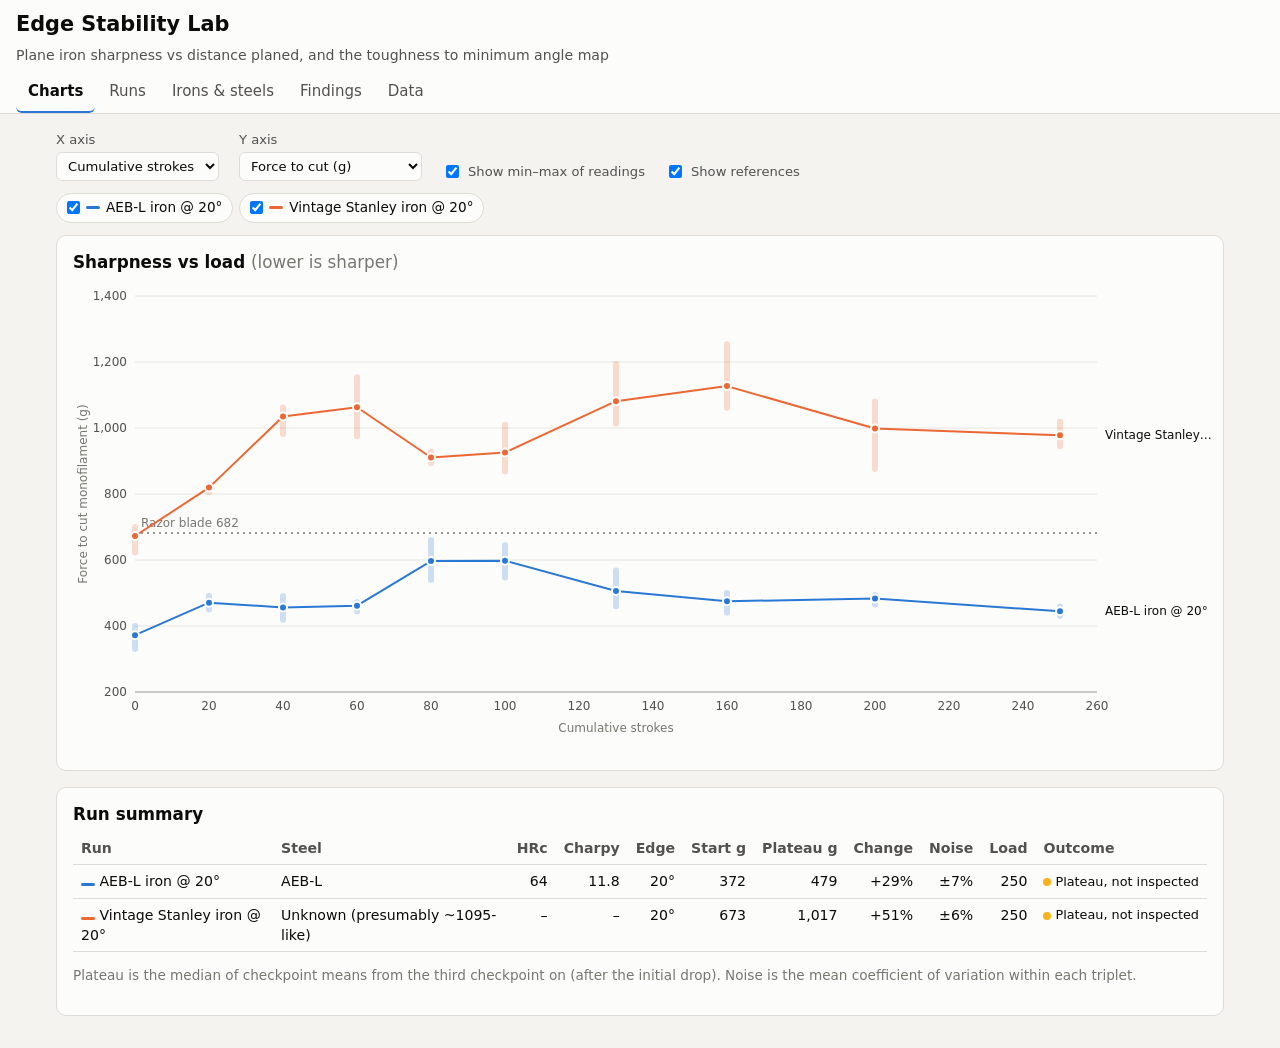
==== index.html @ c9efe158 "Add Edge Stability Lab: plane iron test logging and charting app Static app (no build step) for logg" ====
<!doctype html>
<html lang="en">
<head>
  <meta charset="utf-8">
  <meta name="viewport" content="width=device-width, initial-scale=1">
  <title>Edge Stability Lab</title>
  <meta name="description" content="Log plane iron edge-stability test runs, chart sharpness vs distance planed, and map toughness to minimum safe edge angle.">
  <link rel="stylesheet" href="css/styles.css">
</head>
<body>
  <header class="topbar">
    <div class="brand">
      <h1>Edge Stability Lab</h1>
      <p class="sub">Plane iron sharpness vs distance planed, and the toughness to minimum angle map</p>
    </div>
    <nav class="tabs" role="tablist">
      <button role="tab" data-tab="charts" aria-selected="true">Charts</button>
      <button role="tab" data-tab="runs">Runs</button>
      <button role="tab" data-tab="irons">Irons &amp; steels</button>
      <button role="tab" data-tab="findings">Findings</button>
      <button role="tab" data-tab="data">Data</button>
    </nav>
  </header>

  <main>
    <!-- CHARTS -->
    <section id="tab-charts" class="tab-panel" role="tabpanel">
      <div class="controls">
        <label>X axis
          <select id="ctl-x">
            <option value="strokes">Cumulative strokes</option>
            <option value="feet">Linear feet planed</option>
          </select>
        </label>
        <label>Y axis
          <select id="ctl-y">
            <option value="grams">Force to cut (g)</option>
            <option value="pct">Change from start (%)</option>
          </select>
        </label>
        <label class="check"><input type="checkbox" id="ctl-range" checked> Show min–max of readings</label>
        <label class="check"><input type="checkbox" id="ctl-ref" checked> Show references</label>
      </div>
      <div id="run-picker" class="chips" aria-label="Runs to chart"></div>
      <div class="card">
        <h2 class="chart-title">Sharpness vs load <span class="muted">(lower is sharper)</span></h2>
        <div id="chart-sharpness" class="chart"></div>
        <p id="chart-note" class="muted small"></p>
      </div>
      <div class="card">
        <h2>Run summary</h2>
        <div class="table-wrap"><table id="summary-table" class="data"></table></div>
        <p class="muted small">Plateau is the median of checkpoint means from the third checkpoint on (after the initial drop). Noise is the mean coefficient of variation within each triplet.</p>
      </div>
    </section>

    <!-- RUNS -->
    <section id="tab-runs" class="tab-panel" role="tabpanel" hidden>
      <div class="split">
        <aside class="card run-list">
          <div class="row-between">
            <h2>Runs</h2>
            <button id="btn-new-run" class="primary">New run</button>
          </div>
          <ul id="run-list"></ul>
        </aside>
        <div class="card" id="run-editor"></div>
      </div>
    </section>

    <!-- IRONS -->
    <section id="tab-irons" class="tab-panel" role="tabpanel" hidden>
      <div class="card">
        <div class="row-between"><h2>Irons</h2><button id="btn-new-iron" class="primary">Add iron</button></div>
        <p class="muted small">An iron is one physical blade. Runs point at an iron; the iron carries steel, hardness and Charpy estimate.</p>
        <div class="table-wrap"><table id="iron-table" class="data editable"></table></div>
      </div>
      <div class="card">
        <div class="row-between"><h2>Reference steels (Pareto chart)</h2><button id="btn-new-steel" class="primary">Add steel</button></div>
        <p class="muted small">Hardness and Charpy toughness pairs for the hardness–toughness frontier. Record where each value came from.</p>
        <div class="table-wrap"><table id="steel-table" class="data editable"></table></div>
      </div>
      <div class="card">
        <div class="row-between"><h2>Sharpness references</h2><button id="btn-new-ref" class="primary">Add reference</button></div>
        <div class="table-wrap"><table id="ref-table" class="data editable"></table></div>
      </div>
    </section>

    <!-- FINDINGS -->
    <section id="tab-findings" class="tab-panel" role="tabpanel" hidden>
      <div class="card">
        <h2>Toughness threshold map</h2>
        <p class="muted small">Each row is a steel at a hardness; each column is an edge angle (microbevel if set, else bevel). A cell takes the outcome of the runs at that angle. The minimum safe angle is the lowest angle with a stable result.</p>
        <label>Use case
          <select id="ctl-usecase"></select>
        </label>
        <div class="table-wrap"><table id="matrix" class="matrix"></table></div>
        <div class="legend" id="matrix-legend"></div>
      </div>
      <div class="card">
        <h2>Charpy toughness vs minimum safe angle</h2>
        <p class="muted small">The relationship nobody has published. Filled points are the lowest stable angle found; hollow points are angles that failed. Needs a Charpy estimate on the iron.</p>
        <div id="chart-threshold" class="chart"></div>
      </div>
      <div class="card">
        <h2>Pareto frontier: hardness vs toughness</h2>
        <div class="controls">
          <label>Toughness required (ft-lbs)
            <input type="number" id="ctl-tmin" step="0.5" min="0" value="">
          </label>
          <span id="pareto-pick" class="muted"></span>
        </div>
        <div id="chart-pareto" class="chart"></div>
        <p class="muted small">Frontier points are steels no other steel beats on both hardness and toughness. With toughness treated as a constraint, pick the hardest steel at or above the required toughness.</p>
      </div>
      <div class="card prose">
        <h2>The argument</h2>
        <h3>Toughness is a constraint, not an objective</h3>
        <p>Steel choice is a trade between hardness (edge retention) and toughness (chip resistance). For a given edge geometry and use, there is a minimum toughness that prevents chipping. Above that, extra toughness buys nothing, so the right steel is the one that reaches the highest hardness at that toughness. Only a handful of alloys on the frontier make sense for most uses.</p>
        <h3>The gap</h3>
        <p>No published data maps a toughness value (for example Charpy ft-lbs) to a minimum safe edge angle for a given use. Charpy is a bulk test, while edge chipping is driven by crack initiation and low-cycle fatigue at the apex, so the link is unproven. This tool exists to build that map.</p>
        <h3>Why hand planes</h3>
        <p>In a bevel-down plane the bed sets the cutting angle. The bevel angle changes only edge strength, not cutting geometry, so edge angle is a clean independent variable.</p>
        <h3>What the runs show so far</h3>
        <ul id="obs-list"></ul>
        <h3>Test plan</h3>
        <ol>
          <li>Vary edge angle with microbevels at 15, 17.5, 20, 22.5, 25, 27.5 and 30° per steel and hardness. Find the lowest angle that plateaus without visible chips.</li>
          <li>Inspect the edge with a USB microscope (100–200x) at each checkpoint. Log failure mode (rolling, chipping, wear) with chip count and size.</li>
          <li>Measure load in linear feet planed rather than strokes. Fix shaving thickness. Define use cases by wood (for example clear pine vs hard maple with knots or reversing grain).</li>
          <li>Alternate irons on the same board to control for board-to-board variation.</li>
          <li>Standardize the sharpness test: 3 marked spots on the edge, consistent media and tension, and record the media for each reading.</li>
        </ol>
        <h3>Sources</h3>
        <ul>
          <li>Larrin Thomas, <a href="https://knifesteelnerds.com/" target="_blank" rel="noopener">Knife Steel Nerds</a>: "Tests of Knife Edge Toughness", "How Chipping of Edges Happens", and the edge stability articles; the book <em>Knife Engineering</em>.</li>
          <li>Roman Landes, <em>Messerklingen und Stahl</em> (2006), the "edge stability" concept.</li>
        </ul>
        <h3>Notes</h3>
        <textarea id="findings-notes" rows="6" placeholder="Running notes on findings, hypotheses, next tests…"></textarea>
      </div>
    </section>

    <!-- DATA -->
    <section id="tab-data" class="tab-panel" role="tabpanel" hidden>
      <div class="card">
        <h2>Save and share data</h2>
        <p>Everything is stored in this browser. Export a JSON file to back it up, move it to another device, or commit it to the repo as <code>data/</code>.</p>
        <div class="btn-row">
          <button id="btn-export" class="primary">Export JSON</button>
          <label class="btn">Import JSON<input type="file" id="file-import" accept="application/json,.json" hidden></label>
          <button id="btn-export-csv">Export readings CSV</button>
          <button id="btn-reset" class="danger">Reset to seed data</button>
        </div>
        <p id="storage-status" class="muted small"></p>
      </div>
    </section>
  </main>

  <div id="tooltip" class="tooltip" hidden></div>

  <script src="js/seed.js"></script>
  <script src="js/charts.js"></script>
  <script src="js/app.js"></script>
</body>
</html>
---- css/styles.css ----
:root {
  color-scheme: light;
  --bg: #f4f3f0;
  --surface-1: #fcfcfb;
  --surface-2: #efeee9;
  --border: #dddcd6;
  --text-primary: #0b0b0b;
  --text-secondary: #52514e;
  --text-muted: #77766f;
  --grid: #e6e5e0;
  --axis: #a3a29b;
  --accent: #2a78d6;
  --accent-ink: #ffffff;
  --series-1: #2a78d6;
  --series-2: #eb6834;
  --series-3: #1baf7a;
  --series-4: #eda100;
  --series-5: #e87ba4;
  --series-6: #008300;
  --series-7: #6250d6;
  --series-8: #e34948;
  --good: #0ca30c;
  --warning: #fab219;
  --serious: #ec835a;
  --critical: #d03b3b;
  --untested: #e6e5e0;
  --radius: 10px;
  font-family: system-ui, -apple-system, "Segoe UI", Roboto, sans-serif;
}
@media (prefers-color-scheme: dark) {
  :root:not([data-theme="light"]) {
    color-scheme: dark;
    --bg: #121211;
    --surface-1: #1a1a19;
    --surface-2: #252523;
    --border: #383835;
    --text-primary: #f0efec;
    --text-secondary: #c3c2b7;
    --text-muted: #96958c;
    --grid: #2c2c2a;
    --axis: #5c5b55;
    --accent: #3987e5;
    --series-1: #3987e5;
    --series-2: #d95926;
    --series-3: #199e70;
    --series-4: #c98500;
    --series-5: #d55181;
    --series-6: #008300;
    --series-7: #9085e9;
    --series-8: #e66767;
    --untested: #2c2c2a;
  }
}
:root[data-theme="dark"] {
  color-scheme: dark;
  --bg: #121211;
  --surface-1: #1a1a19;
  --surface-2: #252523;
  --border: #383835;
  --text-primary: #f0efec;
  --text-secondary: #c3c2b7;
  --text-muted: #96958c;
  --grid: #2c2c2a;
  --axis: #5c5b55;
  --accent: #3987e5;
  --series-1: #3987e5;
  --series-2: #d95926;
  --series-3: #199e70;
  --series-4: #c98500;
  --series-5: #d55181;
  --series-6: #008300;
  --series-7: #9085e9;
  --series-8: #e66767;
  --untested: #2c2c2a;
}

* { box-sizing: border-box; }
body { margin: 0; background: var(--bg); color: var(--text-primary); font-size: 15px; line-height: 1.45; }
h1, h2, h3 { margin: 0 0 .5rem; line-height: 1.2; }
h1 { font-size: 1.3rem; }
h2 { font-size: 1.05rem; }
h3 { font-size: .95rem; margin-top: 1rem; }
a { color: var(--accent); }
code { background: var(--surface-2); padding: 0 .3em; border-radius: 4px; }
.muted { color: var(--text-muted); font-weight: normal; }
.small { font-size: .85rem; }

.topbar { background: var(--surface-1); border-bottom: 1px solid var(--border); padding: 12px 16px 0; position: sticky; top: 0; z-index: 5; }
.brand .sub { margin: 0 0 8px; color: var(--text-secondary); font-size: .88rem; }
.tabs { display: flex; gap: 2px; overflow-x: auto; }
.tabs button { background: none; border: 0; border-bottom: 2px solid transparent; padding: 8px 12px; color: var(--text-secondary); font: inherit; cursor: pointer; white-space: nowrap; }
.tabs button[aria-selected="true"] { color: var(--text-primary); border-bottom-color: var(--accent); font-weight: 600; }

main { max-width: 1200px; margin: 0 auto; padding: 16px; }
.card { background: var(--surface-1); border: 1px solid var(--border); border-radius: var(--radius); padding: 16px; margin-bottom: 16px; min-width: 0; }
.row-between { display: flex; justify-content: space-between; align-items: center; gap: 8px; margin-bottom: 8px; }
.split { display: grid; grid-template-columns: 280px 1fr; gap: 16px; align-items: start; }
@media (max-width: 800px) { .split { grid-template-columns: 1fr; } }

.controls { display: flex; flex-wrap: wrap; gap: 12px 20px; align-items: end; margin-bottom: 12px; }
label { display: inline-flex; flex-direction: column; gap: 3px; font-size: .82rem; color: var(--text-secondary); }
label.check { flex-direction: row; align-items: center; gap: 6px; }
input, select, textarea { font: inherit; color: var(--text-primary); background: var(--surface-1); border: 1px solid var(--border); border-radius: 6px; padding: 5px 7px; }
textarea { width: 100%; resize: vertical; }
input[type="number"] { width: 6.5em; }
button, .btn { font: inherit; font-size: .9rem; padding: 6px 12px; border-radius: 6px; border: 1px solid var(--border); background: var(--surface-2); color: var(--text-primary); cursor: pointer; display: inline-block; }
button.primary, .btn.primary { background: var(--accent); border-color: var(--accent); color: var(--accent-ink); }
button.danger { color: var(--critical); }
button.link { border: 0; background: none; color: var(--accent); padding: 2px 4px; }
.btn-row { display: flex; flex-wrap: wrap; gap: 8px; margin: 8px 0; }

.chips { display: flex; flex-wrap: wrap; gap: 6px; margin-bottom: 12px; }
.chip { display: inline-flex; align-items: center; gap: 6px; padding: 4px 10px; border: 1px solid var(--border); border-radius: 999px; background: var(--surface-1); font-size: .85rem; cursor: pointer; color: var(--text-primary); flex-direction: row; }
.chip input { margin: 0; }
.swatch { width: 14px; height: 3px; border-radius: 2px; display: inline-block; }
.swatch.dot { width: 10px; height: 10px; border-radius: 50%; }

.chart { width: 100%; position: relative; }
.chart svg { display: block; width: 100%; height: auto; overflow: visible; }
.chart text { fill: var(--text-secondary); font-size: 12px; }
.chart .axis-title { fill: var(--text-muted); font-size: 12px; }
.chart .gridline { stroke: var(--grid); }
.chart .baseline { stroke: var(--axis); }
.chart .empty { fill: var(--text-muted); font-size: 14px; }

.tooltip { position: fixed; pointer-events: none; z-index: 20; background: var(--surface-1); border: 1px solid var(--border); border-radius: 8px; padding: 8px 10px; font-size: .82rem; box-shadow: 0 4px 16px rgba(0,0,0,.15); max-width: 300px; }
.tooltip .tt-head { font-weight: 600; margin-bottom: 4px; }
.tooltip .tt-row { display: flex; gap: 6px; align-items: center; white-space: nowrap; }

.table-wrap { overflow-x: auto; }
table.data { border-collapse: collapse; width: 100%; font-size: .88rem; }
table.data th, table.data td { text-align: left; padding: 6px 8px; border-bottom: 1px solid var(--border); vertical-align: top; }
table.data th { color: var(--text-secondary); font-weight: 600; white-space: nowrap; }
table.data td.num, table.data th.num { text-align: right; font-variant-numeric: tabular-nums; }
table.editable input, table.editable select { width: 100%; min-width: 5em; }
table.editable input[type="number"] { min-width: 4.5em; }

.run-list ul { list-style: none; margin: 0; padding: 0; }
.run-list li button { width: 100%; text-align: left; background: none; border: 0; border-radius: 6px; padding: 8px; display: flex; gap: 8px; align-items: center; }
.run-list li button.active { background: var(--surface-2); }
.run-list .meta { color: var(--text-muted); font-size: .8rem; display: block; }

.form-grid { display: grid; grid-template-columns: repeat(auto-fill, minmax(160px, 1fr)); gap: 10px 14px; margin-bottom: 12px; }
.form-grid label input, .form-grid label select { width: 100%; }
.form-grid .wide { grid-column: 1 / -1; }

.cp-table td { padding: 4px; }
.cp-table input[type="number"] { width: 5.2em; min-width: 0; }
.cp-table .cp-extra { background: var(--surface-2); }
.cp-table .cp-extra td { border-bottom: 1px solid var(--border); }
.cp-extra-grid { display: grid; grid-template-columns: repeat(auto-fill, minmax(150px, 1fr)); gap: 8px 12px; padding: 6px 2px; }
.cp-extra-grid .wide { grid-column: 1 / -1; }
.photos { display: flex; flex-wrap: wrap; gap: 6px; }
.photos figure { margin: 0; position: relative; }
.photos img { height: 84px; border-radius: 6px; border: 1px solid var(--border); display: block; cursor: zoom-in; }
.photos figure button { position: absolute; top: 2px; right: 2px; padding: 0 6px; font-size: .75rem; }

table.matrix { border-collapse: separate; border-spacing: 2px; font-size: .85rem; margin-top: 10px; }
table.matrix th { font-weight: 600; color: var(--text-secondary); padding: 4px 8px; text-align: left; white-space: nowrap; }
table.matrix td { min-width: 64px; height: 38px; text-align: center; border-radius: 4px; background: var(--untested); color: var(--text-primary); font-size: .8rem; }
table.matrix td.min { outline: 2px solid var(--text-primary); outline-offset: -2px; font-weight: 700; }
.legend { display: flex; flex-wrap: wrap; gap: 6px 14px; margin-top: 10px; font-size: .82rem; color: var(--text-secondary); }
.legend span { display: inline-flex; align-items: center; gap: 6px; }

.prose { max-width: 820px; }
.prose p, .prose li { color: var(--text-primary); }
.status { display: inline-flex; align-items: center; gap: 4px; font-size: .8rem; white-space: nowrap; }
.status .sdot { width: 8px; height: 8px; border-radius: 50%; display: inline-block; }

dialog { border: 1px solid var(--border); border-radius: var(--radius); background: var(--surface-1); color: var(--text-primary); padding: 8px; max-width: 95vw; }
dialog img { max-width: 90vw; max-height: 80vh; display: block; }
#summary-table { width: max(100%, 760px); }
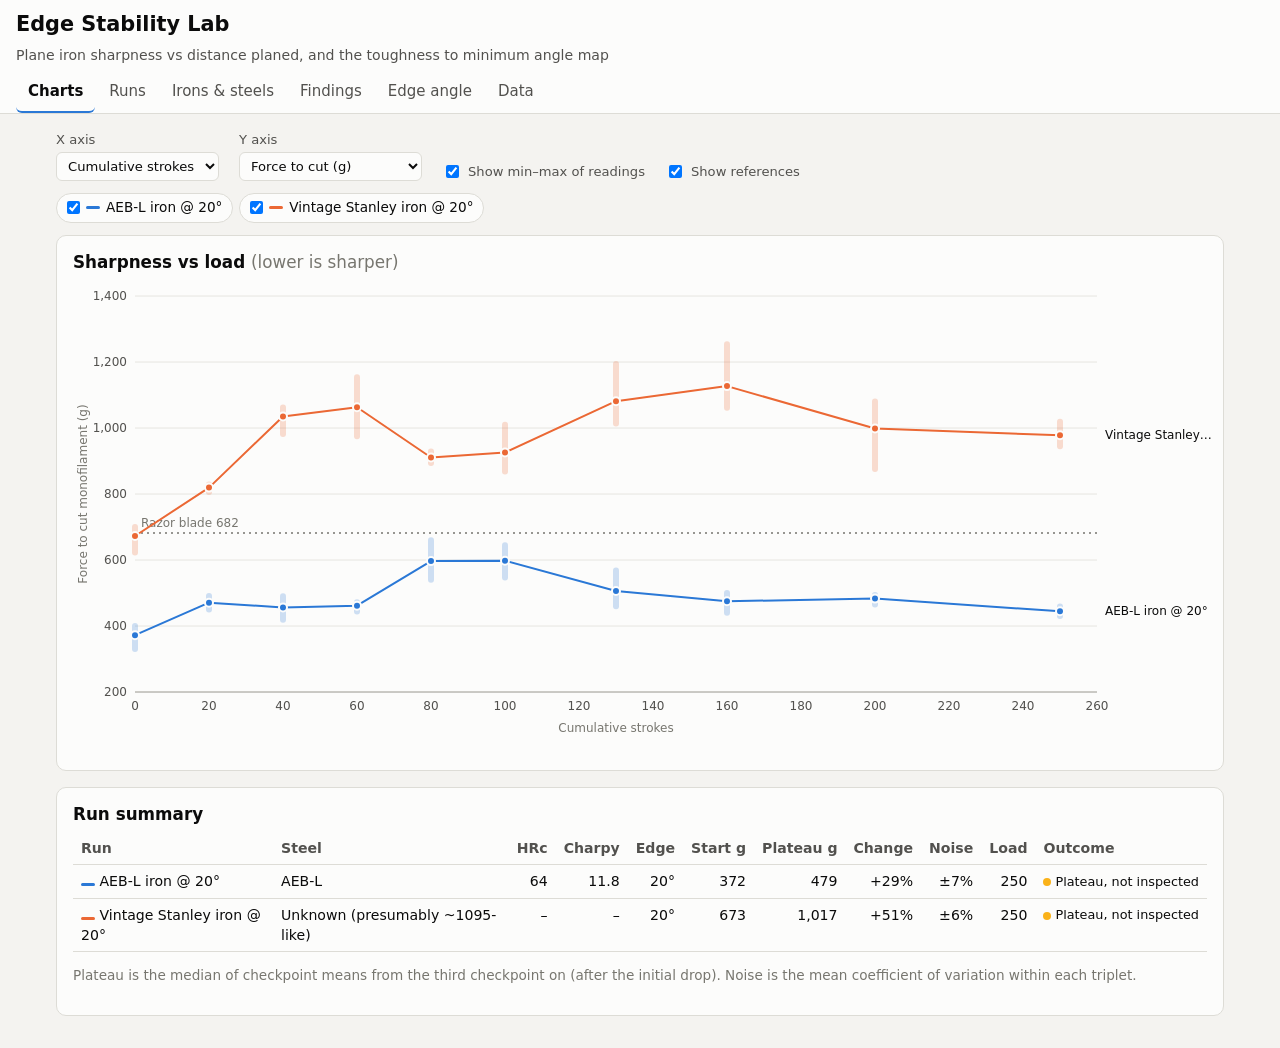
==== commit 32e7679f: "Add edge angle calculator as a tab in Edge Stability Lab Embeds edge-angle-calculator.html in an ifr" ====
--- a/index.html
+++ b/index.html
@@ -18,6 +18,7 @@
       <button role="tab" data-tab="runs">Runs</button>
       <button role="tab" data-tab="irons">Irons &amp; steels</button>
       <button role="tab" data-tab="findings">Findings</button>
+      <button role="tab" data-tab="angle">Edge angle</button>
       <button role="tab" data-tab="data">Data</button>
     </nav>
   </header>
@@ -141,6 +142,12 @@
       </div>
     </section>
 
+    <!-- EDGE ANGLE CALCULATOR (standalone page, embedded) -->
+    <section id="tab-angle" class="tab-panel" role="tabpanel" hidden>
+      <iframe id="angle-frame" class="embed-frame" src="edge-angle-calculator.html?embed=1" title="Edge angle and CATRA edge retention calculator"></iframe>
+      <p class="muted small"><a href="edge-angle-calculator.html" target="_blank" rel="noopener">Open the calculator on its own page</a></p>
+    </section>
+
     <!-- DATA -->
     <section id="tab-data" class="tab-panel" role="tabpanel" hidden>
       <div class="card">
--- a/css/styles.css
+++ b/css/styles.css
@@ -170,3 +170,5 @@
 dialog { border: 1px solid var(--border); border-radius: var(--radius); background: var(--surface-1); color: var(--text-primary); padding: 8px; max-width: 95vw; }
 dialog img { max-width: 90vw; max-height: 80vh; display: block; }
 #summary-table { width: max(100%, 760px); }
+
+.embed-frame { display: block; width: 100%; height: 1800px; border: 0; background: transparent; }
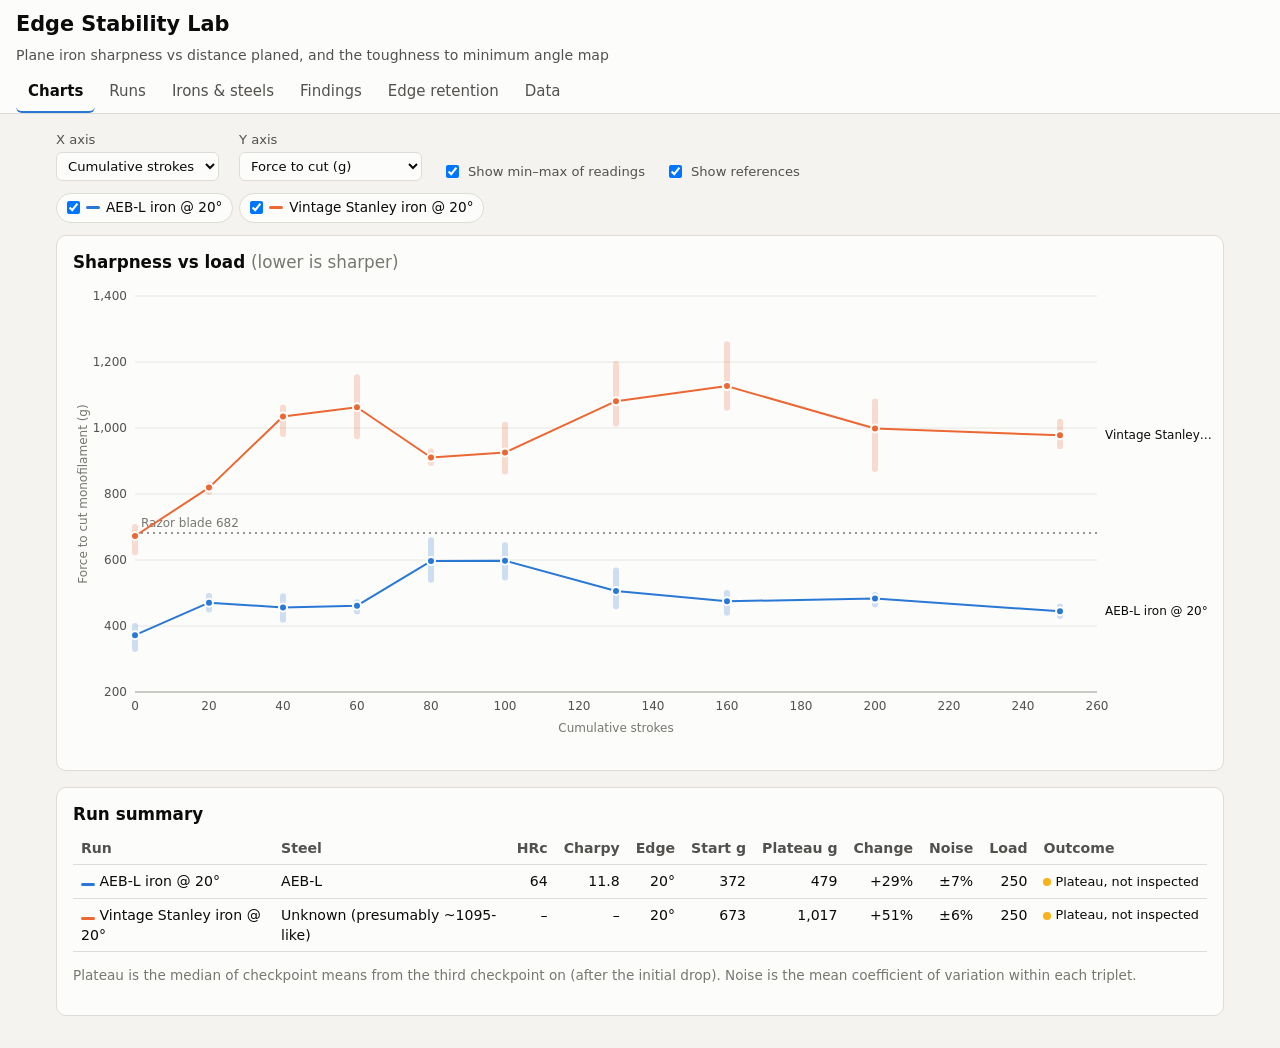
==== commit 0da0a59f: "Integrate edge retention tools into Edge Stability Lab; add toughness-first design - Replace the ifr" ====
--- a/index.html
+++ b/index.html
@@ -18,7 +18,7 @@
       <button role="tab" data-tab="runs">Runs</button>
       <button role="tab" data-tab="irons">Irons &amp; steels</button>
       <button role="tab" data-tab="findings">Findings</button>
-      <button role="tab" data-tab="angle">Edge angle</button>
+      <button role="tab" data-tab="angle">Edge retention</button>
       <button role="tab" data-tab="data">Data</button>
     </nav>
   </header>
@@ -142,10 +142,73 @@
       </div>
     </section>
 
-    <!-- EDGE ANGLE CALCULATOR (standalone page, embedded) -->
+    <!-- EDGE RETENTION (js/angle.js) -->
     <section id="tab-angle" class="tab-panel" role="tabpanel" hidden>
-      <iframe id="angle-frame" class="embed-frame" src="edge-angle-calculator.html?embed=1" title="Edge angle and CATRA edge retention calculator"></iframe>
-      <p class="muted small"><a href="edge-angle-calculator.html" target="_blank" rel="noopener">Open the calculator on its own page</a></p>
+      <div class="card">
+        <h2>Design from a toughness requirement</h2>
+        <p class="muted small">Set the minimum toughness a use case needs. For each steel the table gives the hardest heat treat that still meets it, the predicted CATRA edge retention at that hardness, and the most acute angle your test results say that toughness supports. The supported angle comes from the Findings tab, filtered by its use case.</p>
+        <div class="controls">
+          <label>Minimum toughness (ft-lbs)<input type="number" id="ang-tmin" step="0.5" min="0"></label>
+          <label>Supported angle from
+            <select id="ang-src">
+              <option value="data">Your test results (bounds)</option>
+              <option value="fit">Linear fit of your test results</option>
+              <option value="fixed">A fixed angle I enter</option>
+            </select>
+          </label>
+          <label id="ang-src-fixed-wrap"><span>Fallback angle (°)</span><input type="number" id="ang-fixed" step="0.5"></label>
+        </div>
+        <p id="ang-design-summary" class="callout"></p>
+        <div class="table-wrap"><table id="ang-design-table" class="data"></table></div>
+        <p class="muted small">Toughness is Larrin's unnotched subsize Charpy test, read by eye from his toughness vs hardness charts (about ±1 ft-lb). "≥" hardness means the steel beat the requirement even at its hardest tested heat treat. TCC between tested heat treats is interpolated, otherwise shifted from the nearest one by the hardness coefficient. The angle rule assumes more toughness never makes an edge less stable, and it ignores hardness and carbide size, which may also matter.</p>
+      </div>
+
+      <div class="card">
+        <h2>Edge angle calculator</h2>
+        <p class="muted small">Predicts CATRA Total Cardstock Cut (TCC) at any edge angle. It starts from Larrin Thomas's measured results for 48 steels (all at 30° inclusive, 400 grit CBN) and applies an angle model fitted to his 154CM edge-angle data.</p>
+        <div class="controls">
+          <label class="grow">Steel and heat treat (measured at 30°)<select id="ang-steel"></select></label>
+          <label>Your hardness (HRc)<input type="number" id="ang-rc" step="0.1"></label>
+          <label>Angle A (° inclusive)<input type="number" id="ang-a" step="0.5"></label>
+          <label>Angle B (° inclusive)<input type="number" id="ang-b" step="0.5"></label>
+          <label>Angle model<select id="ang-model"></select></label>
+          <label>mm of TCC per HRc<input type="number" id="ang-hcoef" step="0.1"></label>
+        </div>
+        <div id="ang-custom" class="controls" hidden>
+          <span class="muted small">Custom steel: hardness and carbide volume %, run through Larrin's regression at 30°.</span>
+          <label>HRc<input type="number" id="ang-c-rc" step="0.1"></label>
+          <label>CrC<input type="number" id="ang-c-CrC" step="0.5"></label>
+          <label>CrVC<input type="number" id="ang-c-CrVC" step="0.5"></label>
+          <label>MC (VC)<input type="number" id="ang-c-MC" step="0.5"></label>
+          <label>M6C<input type="number" id="ang-c-M6C" step="0.5"></label>
+          <label>MN<input type="number" id="ang-c-MN" step="0.5"></label>
+          <label>CrN<input type="number" id="ang-c-CrN" step="0.5"></label>
+          <label>M3C<input type="number" id="ang-c-M3C" step="0.5"></label>
+        </div>
+        <div id="ang-stats" class="stats"></div>
+        <p id="ang-warn" class="callout warn" hidden></p>
+        <div id="ang-chart" class="chart"></div>
+        <p class="muted small">Solid line: selected model. Dashed: the other models. The angle data covers 20–56°.</p>
+      </div>
+
+      <div class="card">
+        <h2>All steels at angle A</h2>
+        <p class="muted small">Each steel at its tested hardness. The last column is the angle at which that steel would match your selection at angle A. Click a header to sort.</p>
+        <div class="table-wrap tall"><table id="ang-table" class="data"></table></div>
+      </div>
+
+      <div class="card">
+        <h2>How the angle models were fitted</h2>
+        <div id="ang-fit" class="chart"></div>
+        <div id="ang-fit-legend" class="legend"></div>
+        <ul class="small">
+          <li>The points are read from Larrin's chart of 154CM and CPM-154 knives sharpened from 20° to 56° inclusive, so the steel is held constant.</li>
+          <li>The exponential fit is TCC ∝ e<sup>−0.0603 × angle</sup>: each degree changes edge retention by about 6%, so a high-wear steel gains or loses more mm per degree than a low-wear one.</li>
+          <li>Larrin's regression uses −17.8 mm per degree. The fitted curve is steeper near 30° (about 29 mm per degree) and flatter at wide angles.</li>
+          <li>Hardness is applied as an offset to the 30° value, then scaled by the angle model.</li>
+          <li>CATRA measures slicing wear in silica-loaded card on a symmetric edge. Planing is a push cut on a single bevel, so treat these as relative wear numbers. A plane iron's honed angle is its inclusive angle. The model covers abrasive wear only, not chipping or rolling.</li>
+        </ul>
+      </div>
     </section>
 
     <!-- DATA -->
@@ -168,6 +231,7 @@
 
   <script src="js/seed.js"></script>
   <script src="js/charts.js"></script>
+  <script src="js/angle.js"></script>
   <script src="js/app.js"></script>
 </body>
 </html>
--- a/css/styles.css
+++ b/css/styles.css
@@ -171,4 +171,18 @@
 dialog img { max-width: 90vw; max-height: 80vh; display: block; }
 #summary-table { width: max(100%, 760px); }
 
-.embed-frame { display: block; width: 100%; height: 1800px; border: 0; background: transparent; }
+
+/* Edge retention tab */
+[hidden] { display: none !important; }
+.controls label.grow { flex: 1 1 280px; }
+.controls label.grow select { width: 100%; }
+.callout { background: var(--surface-2); border-radius: 8px; padding: 10px 12px; margin: 4px 0 12px; font-size: .9rem; }
+.callout.warn { border-left: 3px solid var(--warning); }
+.stats { display: grid; grid-template-columns: repeat(auto-fit, minmax(160px, 1fr)); gap: 10px; margin: 4px 0 12px; }
+.stat { border: 1px solid var(--border); border-radius: 8px; padding: 10px 12px; }
+.stat .k { font-size: .8rem; color: var(--text-muted); }
+.stat .v { font-size: 1.4rem; font-weight: 600; font-variant-numeric: tabular-nums; }
+.stat .s { font-size: .8rem; color: var(--text-muted); }
+.table-wrap.tall { max-height: 480px; overflow-y: auto; }
+table.data th.sortable { cursor: pointer; user-select: none; }
+table.data tr.sel td { color: var(--accent); font-weight: 600; }
